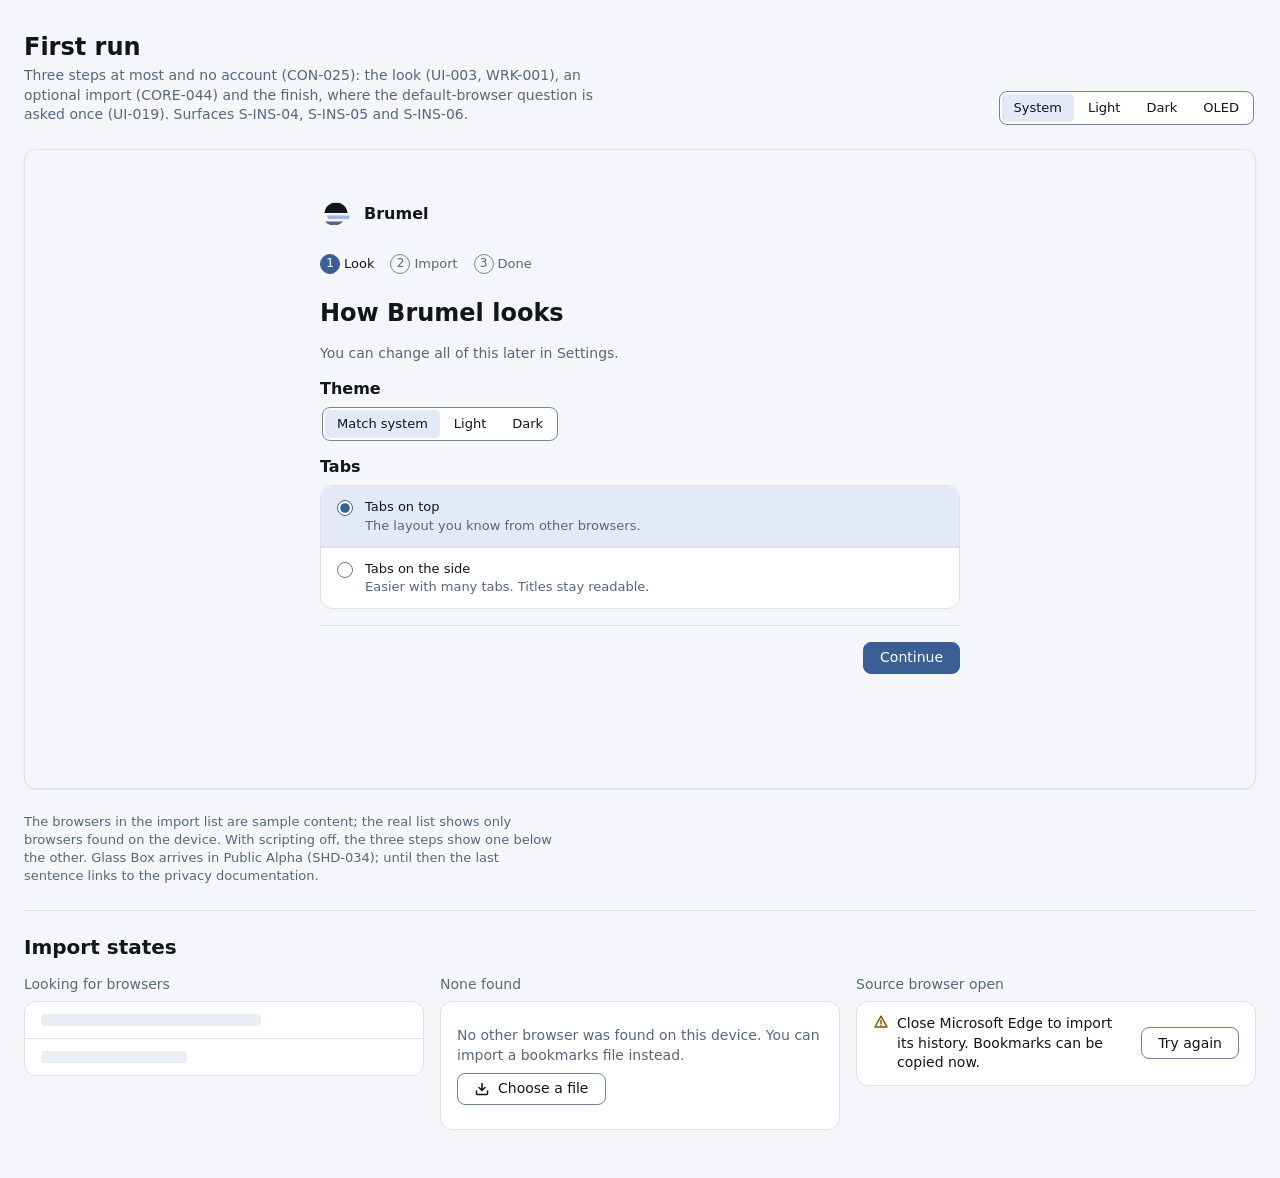
==== docs/design/mockups/first-run.html @ 1dc38603 "docs(design): add the interface design doc and first-screen mockups Add INTERFACE.md: how each scree" ====
<!doctype html>
<!-- SPDX-License-Identifier: MPL-2.0 -->
<html lang="en">
<head>
  <meta charset="utf-8">
  <meta name="viewport" content="width=device-width, initial-scale=1">
  <title>First run mockup | Brumel design</title>
  <meta name="description" content="Brumel first run in three steps: choose the look, import from another browser, and finish without an account.">
  <link rel="stylesheet" href="mockups.css">
  <script src="mockups.js" defer></script>
</head>
<body>
<!--ICONS-->
<svg xmlns="http://www.w3.org/2000/svg" width="0" height="0" style="position:absolute" aria-hidden="true" focusable="false">
  <symbol id="i-back" viewBox="0 0 16 16"><path d="M10 3 5 8l5 5"/></symbol>
  <symbol id="i-forward" viewBox="0 0 16 16"><path d="m6 3 5 5-5 5"/></symbol>
  <symbol id="i-reload" viewBox="0 0 16 16"><path d="M13 8a5 5 0 1 1-1.46-3.54"/><path d="M13 2.5v3h-3"/></symbol>
  <symbol id="i-tune" viewBox="0 0 16 16"><path d="M2.5 5h6M11.5 5h2M2.5 11h2M7.5 11h6"/><circle cx="10" cy="5" r="1.5"/><circle cx="6" cy="11" r="1.5"/></symbol>
  <symbol id="i-lock" viewBox="0 0 16 16"><rect x="3.5" y="7" width="9" height="6.5" rx="1.5"/><path d="M5.5 7V5a2.5 2.5 0 0 1 5 0v2"/></symbol>
  <symbol id="i-shield" viewBox="0 0 16 16"><path d="M8 1.8 13 3.6v4c0 3.2-2.1 5.4-5 6.6-2.9-1.2-5-3.4-5-6.6v-4z"/></symbol>
  <symbol id="i-extensions" viewBox="0 0 16 16"><path d="M3 5h3V3.5a1.5 1.5 0 0 1 3 0V5h3v3h-1.5a1.5 1.5 0 0 0 0 3H12v2.5H3z"/></symbol>
  <symbol id="i-download" viewBox="0 0 16 16"><path d="M8 2.5V10M4.5 7 8 10.5 11.5 7M3 13.5h10"/></symbol>
  <symbol id="i-more" viewBox="0 0 16 16"><circle cx="8" cy="3.5" r="0.6"/><circle cx="8" cy="8" r="0.6"/><circle cx="8" cy="12.5" r="0.6"/></symbol>
  <symbol id="i-close" viewBox="0 0 16 16"><path d="m4.5 4.5 7 7M11.5 4.5l-7 7"/></symbol>
  <symbol id="i-plus" viewBox="0 0 16 16"><path d="M8 3v10M3 8h10"/></symbol>
  <symbol id="i-search" viewBox="0 0 16 16"><circle cx="7" cy="7" r="4.5"/><path d="m10.5 10.5 3 3"/></symbol>
  <symbol id="i-gauge" viewBox="0 0 16 16"><path d="M2.5 11.5a5.5 5.5 0 1 1 11 0"/><path d="m8 11.5 2.5-3"/></symbol>
  <symbol id="i-check" viewBox="0 0 16 16"><path d="m3.5 8.5 3 3 6-7"/></symbol>
  <symbol id="i-alert" viewBox="0 0 16 16"><path d="M8 2.2 14 13H2z"/><path d="M8 6.5v3M8 11.3v.2"/></symbol>
  <symbol id="i-info" viewBox="0 0 16 16"><circle cx="8" cy="8" r="6"/><path d="M8 7.5v4M8 4.8v.2"/></symbol>
  <symbol id="i-sidebar" viewBox="0 0 16 16"><rect x="2.5" y="3" width="11" height="10" rx="1.5"/><path d="M6.5 3v10"/></symbol>
  <symbol id="i-sun" viewBox="0 0 16 16"><circle cx="8" cy="8" r="2.75"/><path d="M8 1.5v1.5M8 13v1.5M1.5 8H3M13 8h1.5M3.4 3.4l1 1M11.6 11.6l1 1M3.4 12.6l1-1M11.6 4.4l1-1"/></symbol>
  <symbol id="i-cube" viewBox="0 0 16 16"><path d="M8 2 13.5 5v6L8 14 2.5 11V5z"/><path d="M2.5 5 8 8l5.5-3M8 8v6"/></symbol>
  <symbol id="i-muted" viewBox="0 0 16 16"><path d="M2.5 6h2l3-2.5v9l-3-2.5h-2z"/><path d="m10.5 6 3 4M13.5 6l-3 4"/></symbol>
  <symbol id="i-import" viewBox="0 0 16 16"><path d="M8 2.5v7M5 6.5l3 3 3-3"/><path d="M2.5 10v2.5a1 1 0 0 0 1 1h9a1 1 0 0 0 1-1V10"/></symbol>
  <symbol id="i-person" viewBox="0 0 16 16"><circle cx="8" cy="5.5" r="2.5"/><path d="M3 13.5c.8-2.2 2.7-3.5 5-3.5s4.2 1.3 5 3.5"/></symbol>
  <symbol id="i-clock" viewBox="0 0 16 16"><circle cx="8" cy="8" r="5.5"/><path d="M8 5v3l2 1.5"/></symbol>
  <symbol id="i-pin" viewBox="0 0 16 16"><path d="M6 2.5h4l-.5 4 2 2H4.5l2-2z"/><path d="M8 8.5v5"/></symbol>
</svg>
<!--/ICONS-->
<main class="mock">
  <header class="mock-head">
    <div>
      <h1>First run</h1>
      <p>Three steps at most and no account (CON-025): the look (UI-003, WRK-001), an optional import (CORE-044) and the finish, where the default-browser question is asked once (UI-019). Surfaces S-INS-04, S-INS-05 and S-INS-06.</p>
    </div>
    <fieldset class="segmented" aria-label="Mockup theme">
      <label><input type="radio" name="mock-theme" value="system" checked>System</label>
      <label><input type="radio" name="mock-theme" value="light">Light</label>
      <label><input type="radio" name="mock-theme" value="dark">Dark</label>
      <label><input type="radio" name="mock-theme" value="oled">OLED</label>
    </fieldset>
  </header>

  <div class="window window--page" role="group" aria-label="First run mockup">
    <div class="viewport firstrun">
      <div class="firstrun__card">
        <p class="firstrun__brand"><img class="logo-light" src="../../../assets/branding/logo/mark.svg" alt="" width="32" height="32"><img class="logo-dark" src="../../../assets/branding/logo/mark-dark.svg" alt="" width="32" height="32">Brumel</p>
        <ol class="steps" aria-label="Setup steps">
          <li data-step-marker aria-current="step"><b>1</b>Look</li>
          <li data-step-marker><b>2</b>Import</li>
          <li data-step-marker><b>3</b>Done</li>
        </ol>

        <section class="step" data-step data-active aria-labelledby="s1">
          <h2 id="s1">How Brumel looks</h2>
          <p>You can change all of this later in Settings.</p>
          <div class="group">
            <h3 id="theme-l">Theme</h3>
            <fieldset class="segmented" aria-labelledby="theme-l">
              <label><input type="radio" name="fr-theme" value="system" checked>Match system</label>
              <label><input type="radio" name="fr-theme" value="light">Light</label>
              <label><input type="radio" name="fr-theme" value="dark">Dark</label>
            </fieldset>
          </div>
          <div class="group">
            <h3 id="layout-l">Tabs</h3>
          <fieldset class="panel panel--fieldset" aria-labelledby="layout-l">
            <label class="choice"><input type="radio" name="layout" value="horizontal" checked><span><strong>Tabs on top</strong><span>The layout you know from other browsers.</span></span></label>
            <label class="choice"><input type="radio" name="layout" value="vertical"><span><strong>Tabs on the side</strong><span>Easier with many tabs. Titles stay readable.</span></span></label>
          </fieldset>
          </div>
          <div class="step__actions">
            <span></span>
            <button class="btn btn--primary" type="button" data-goto="1">Continue</button>
          </div>
        </section>

        <section class="step" data-step aria-labelledby="s2">
          <h2 id="s2">Bring your things</h2>
          <p>Brumel copies what you choose from another browser on this device. Nothing is uploaded.</p>
          <div class="field">
            <label for="source">Import from</label>
            <select class="select" id="source"><option>Microsoft Edge</option><option>Google Chrome</option><option>Mozilla Firefox</option></select>
          </div>
          <fieldset class="panel panel--fieldset" aria-label="What to import">
            <label class="choice"><input type="checkbox" checked><span><strong>Bookmarks</strong></span></label>
            <label class="choice"><input type="checkbox" checked><span><strong>History</strong></span></label>
            <label class="choice"><input type="checkbox"><span><strong>Saved passwords</strong><span>Your system may ask you to confirm.</span></span></label>
          </fieldset>
          <div class="step__actions">
            <button class="btn btn--quiet" type="button" data-goto="2">Skip</button>
            <button class="btn btn--primary" type="button" data-goto="2">Import</button>
          </div>
        </section>

        <section class="step" data-step aria-labelledby="s3">
          <h2 id="s3">Ready</h2>
          <p>Brumel works without an account. Nothing leaves this device unless you turn on a feature that needs it, and every connection Brumel makes is listed in Glass Box.</p>
          <div class="panel">
            <div class="row">
              <div class="row__text"><strong>Use Brumel as your default browser?</strong><span>Asked once. You can change it in Settings.</span></div>
              <button class="btn" type="button">Make default</button>
            </div>
          </div>
          <div class="step__actions">
            <button class="btn btn--quiet" type="button" data-goto="1">Back</button>
            <button class="btn btn--primary" type="button">Start browsing</button>
          </div>
        </section>
      </div>
    </div>
  </div>

  <p class="mock-note">The browsers in the import list are sample content; the real list shows only browsers found on the device. With scripting off, the three steps show one below the other. Glass Box arrives in Public Alpha (SHD-034); until then the last sentence links to the privacy documentation.</p>

  <section class="mock-section" aria-labelledby="states-import">
    <h2 id="states-import">Import states</h2>
    <div class="mock-grid">
      <div class="mock-state"><h3>Looking for browsers</h3><div class="panel" aria-busy="true" aria-label="Looking for browsers"><div class="row"><span class="skeleton skeleton--w60"></span></div><div class="row"><span class="skeleton skeleton--w40"></span></div></div></div>
      <div class="mock-state"><h3>None found</h3><div class="panel empty"><p>No other browser was found on this device. You can import a bookmarks file instead.</p><button class="btn" type="button"><svg class="icon" aria-hidden="true"><use href="#i-import"/></svg>Choose a file</button></div></div>
      <div class="mock-state"><h3>Source browser open</h3><div class="panel"><div class="row"><div class="status status--warning"><svg class="icon" aria-hidden="true"><use href="#i-alert"/></svg><p><strong>Close Microsoft Edge to import its history.</strong> Bookmarks can be copied now.</p></div><button class="btn" type="button">Try again</button></div></div></div>
    </div>
  </section>
</main>
</body>
</html>
---- docs/design/mockups/mockups.css ----
/* Hallmark · shape: app screen · genre: modern-minimal · theme: brand (docs/design/DESIGN_SYSTEM.md) · redesign: restyle
 * paper: oklch(97.3% 0.006 265) · accent: oklch(48.4% 0.097 258) light, oklch(78.0% 0.076 259) dark · display: system UI · body: system UI
 * nav: browser tab strip and toolbar; settings side nav · signature: tabs that show their real state (suspended, pinned, muted) · states: default, hover, focus, active, disabled, loading, empty, error
 * axes: light/grotesk-sans/cool · posture: restrained · contrast: pass · v2.0.0 */
/* Hallmark · pre-emit critique: P4 H4 E4 S4 R5 V3 · weakest: V, a browser shell must look like a browser (UI-018); variety goes into honest state, not layout */
/* Hallmark · waive 24b · .tabstrip trailing 138px · reserves the Windows caption-button area of the tab strip, an OS metric rather than a spacing choice */
/* Hallmark · waive 39b · button.shortcut is a 90px New Tab tile · the whole shortcut tile, monogram and name, is the hit target as on every browser New Tab page */
/* Hallmark · finish-review: subagent · fix · 8 findings · 8 resolved after one scoring round (5 resolved, 3 partial, then fixed and checked in recaptures) · gap: none */
/* Hallmark · dismissed F5 · .shortcut__icon is the monogram Chromium draws for a site without a favicon, standing in for the site's own icon */
/* SPDX-License-Identifier: MPL-2.0 */

@import url("../tokens/tokens.css");

/* Base */
*, *::before, *::after { box-sizing: border-box; }
html, body { overflow-x: clip; }
body {
  margin: 0;
  background: var(--brumel-color-surface);
  color: var(--brumel-color-ink);
  font-family: var(--brumel-font-ui);
  font-size: var(--brumel-text-md);
  line-height: var(--brumel-leading-ui);
  -webkit-font-smoothing: antialiased;
}
h1, h2, h3, h4 { margin: 0; font-weight: var(--brumel-weight-strong); line-height: 1.25; overflow-wrap: break-word; min-width: 0; text-wrap: balance; }
p { margin: 0; text-wrap: pretty; }
ul, ol { margin: 0; padding: 0; list-style: none; }
a { color: var(--brumel-color-accent); text-underline-offset: 0.16em; text-decoration-thickness: 1px; }
button, input, select { font: inherit; color: inherit; }
svg { display: block; flex-shrink: 0; }
:focus-visible { outline: 2px solid var(--brumel-color-focus); outline-offset: 2px; }
::selection { background: var(--brumel-color-selected); color: var(--brumel-color-ink); }
[hidden] { display: none !important; }
strong, b { font-weight: var(--brumel-weight-strong); }
.visually-hidden { position: absolute; width: 1px; height: 1px; overflow: hidden; clip-path: inset(50%); white-space: nowrap; }
.num { font-variant-numeric: tabular-nums; }
.muted { color: var(--brumel-color-ink-muted); }
.icon { width: 16px; height: 16px; fill: none; stroke: currentColor; stroke-width: 1.5; stroke-linecap: round; stroke-linejoin: round; }
.icon--20 { width: 20px; height: 20px; }

/* Mockup frame: the page that presents a mockup, not part of the browser */
.mock { width: 100%; max-width: 1440px; margin-inline: auto; padding: var(--brumel-space-7) var(--brumel-space-6) var(--brumel-space-8); display: grid; gap: var(--brumel-space-6); }
.mock-head { display: flex; flex-wrap: wrap; align-items: end; justify-content: space-between; gap: var(--brumel-space-5); }
.mock-head h1 { font-size: var(--brumel-text-2xl); }
.mock-head p { max-width: 65ch; color: var(--brumel-color-ink-muted); margin-block-start: var(--brumel-space-2); }
.mock-note { font-size: var(--brumel-text-sm); color: var(--brumel-color-ink-muted); max-width: 65ch; }
.mock-section { display: grid; gap: var(--brumel-space-5); padding-block-start: var(--brumel-space-6); border-block-start: 1px solid var(--brumel-color-divider); }
.mock-section > h2 { font-size: var(--brumel-text-xl); }
.mock-grid { display: grid; grid-template-columns: repeat(auto-fit, minmax(min(100%, 300px), 1fr)); gap: var(--brumel-space-5); align-items: start; }
.mock-state { display: grid; gap: var(--brumel-space-3); align-content: start; }
.mock-state > h3 { font-size: var(--brumel-text-md); font-weight: var(--brumel-weight-medium); color: var(--brumel-color-ink-muted); }

/* Segmented control (mockup theme switch and in-product choices) */
.segmented { display: inline-flex; padding: var(--brumel-space-1); gap: var(--brumel-space-1); border: 1px solid var(--brumel-color-control-border); border-radius: var(--brumel-radius-md); background: var(--brumel-color-raised); }
.segmented label { position: relative; display: inline-flex; align-items: center; min-height: 28px; padding-inline: var(--brumel-space-4); border-radius: var(--brumel-radius-sm); cursor: pointer; white-space: nowrap; font-size: var(--brumel-text-sm); transition: background-color var(--brumel-motion-quick) var(--brumel-motion-ease); }
.segmented input { position: absolute; opacity: 0; width: 1px; height: 1px; }
.segmented label:hover { background: var(--brumel-color-hover); }
.segmented label:has(input:checked) { background: var(--brumel-color-selected); color: var(--brumel-color-ink); font-weight: var(--brumel-weight-medium); }
.segmented label:has(input:focus-visible) { outline: 2px solid var(--brumel-color-focus); outline-offset: 1px; }
.segmented label:has(input:disabled) { opacity: 0.55; cursor: not-allowed; }

/* Browser window */
.window { display: grid; grid-template-rows: auto auto minmax(0, 1fr); min-height: 640px; border: 1px solid var(--brumel-color-divider); border-radius: var(--brumel-radius-lg); overflow: clip; background: var(--brumel-color-frame); box-shadow: var(--brumel-shadow-raised); }
.window--vertical { grid-template-columns: 248px minmax(0, 1fr); grid-template-rows: auto minmax(0, 1fr); }
.window--vertical .toolbar { grid-column: 1 / -1; }

/* Tab strip. The trailing inline padding reserves the area the OS caption buttons occupy on Windows. */
.tabstrip { display: flex; align-items: end; gap: var(--brumel-space-1); min-width: 0; padding: var(--brumel-space-3) 138px 0 var(--brumel-space-3); }
.tabstrip [role="tablist"] { display: flex; align-items: end; gap: var(--brumel-space-1); min-width: 0; flex: 1 1 auto; }
.tab { position: relative; display: flex; align-items: center; gap: var(--brumel-space-3); flex: 0 1 220px; min-width: 0; height: 34px; padding-inline: var(--brumel-space-4) var(--brumel-space-2); border: 0; border-radius: var(--brumel-radius-md) var(--brumel-radius-md) 0 0; background: transparent; color: var(--brumel-color-ink-muted); font-size: var(--brumel-text-sm); text-align: start; cursor: default; transition: background-color var(--brumel-motion-quick) var(--brumel-motion-ease); }
.tab:hover { background: var(--brumel-color-hover); color: var(--brumel-color-ink); }
.tab:active { background: var(--brumel-color-selected); }
.tab:focus-visible { outline-offset: -2px; }
.tab[aria-selected="true"] { background: var(--brumel-color-toolbar); color: var(--brumel-color-ink); }
.tab__title { flex: 1 1 auto; min-width: 0; overflow: hidden; white-space: nowrap; text-overflow: ellipsis; }
.tab__fav { display: grid; place-items: center; width: 16px; height: 16px; border-radius: var(--brumel-radius-sm); background: var(--brumel-color-selected); color: var(--brumel-color-accent); font-size: var(--brumel-text-xs); font-weight: var(--brumel-weight-strong); line-height: 1; flex-shrink: 0; }
.tab--pinned { flex: 0 0 40px; justify-content: center; padding-inline: 0; }
/* Suspended: the favicon sits inside a dashed ring and the state is named in text for assistive tech and on hover. */
.tab--suspended .tab__fav { background: transparent; outline: 1px dashed var(--brumel-color-ink-muted); outline-offset: 1px; color: var(--brumel-color-ink-muted); }
.tab--suspended .tab__title { color: var(--brumel-color-ink-muted); }
.tab__state { font-size: var(--brumel-text-xs); color: var(--brumel-color-ink-muted); white-space: nowrap; }
.tab-group { display: inline-flex; align-items: center; align-self: center; height: 24px; padding-inline: var(--brumel-space-3); border-radius: var(--brumel-radius-full); background: var(--brumel-color-selected); color: var(--brumel-color-ink); font-size: var(--brumel-text-xs); font-weight: var(--brumel-weight-medium); white-space: nowrap; flex-shrink: 0; }
.tab--grouped { box-shadow: inset 0 -2px 0 var(--brumel-color-accent); }

/* Icon buttons: 28px visual, 44px hit target */
.icon-btn { position: relative; display: inline-grid; place-items: center; width: 32px; height: 32px; padding: 0; border: 0; border-radius: var(--brumel-radius-md); background: transparent; color: var(--brumel-color-ink-muted); cursor: pointer; flex-shrink: 0; transition: background-color var(--brumel-motion-quick) var(--brumel-motion-ease); }
.icon-btn::before { content: ""; position: absolute; inset: -6px; }
.icon-btn:hover { background: var(--brumel-color-hover); color: var(--brumel-color-ink); }
.icon-btn:active { background: var(--brumel-color-selected); }
.icon-btn:disabled { opacity: 0.55; cursor: not-allowed; background: transparent; }
.icon-btn[aria-pressed="true"], .icon-btn[aria-expanded="true"] { background: var(--brumel-color-selected); color: var(--brumel-color-ink); }
.icon-btn--sm { width: 20px; height: 20px; border-radius: var(--brumel-radius-sm); }
.icon-btn--sm::before { inset: -12px; }

/* Toolbar and omnibox */
.toolbar { display: flex; align-items: center; gap: var(--brumel-space-2); min-width: 0; padding: var(--brumel-space-2) var(--brumel-space-3); background: var(--brumel-color-toolbar); border-block-end: 1px solid var(--brumel-color-divider); }
.omnibox { min-width: 120px; display: flex; align-items: center; gap: var(--brumel-space-3); flex: 1 1 auto; min-width: 0; height: 32px; margin-inline: var(--brumel-space-2); padding-inline: var(--brumel-space-2) var(--brumel-space-4); border: 1px solid var(--brumel-color-control-border); border-radius: var(--brumel-radius-md); background: var(--brumel-color-frame); color: var(--brumel-color-ink); }
.omnibox:hover { background: var(--brumel-color-hover); }
.omnibox:focus-within { background: var(--brumel-color-toolbar); outline: 2px solid var(--brumel-color-focus); outline-offset: -2px; }
.omnibox input { flex: 1 1 auto; min-width: 0; text-overflow: ellipsis; height: 100%; border: 0; background: transparent; font-size: var(--brumel-text-md); outline: none; }
.omnibox input::placeholder { color: var(--brumel-color-ink-muted); }
.omnibox__chip { display: inline-flex; align-items: center; gap: var(--brumel-space-2); height: 24px; padding-inline: var(--brumel-space-2); border: 0; border-radius: var(--brumel-radius-sm); background: transparent; color: var(--brumel-color-ink-muted); cursor: pointer; }
.omnibox__chip:hover { background: var(--brumel-color-toolbar); color: var(--brumel-color-ink); }
.omnibox__url { min-width: 0; overflow: hidden; white-space: nowrap; text-overflow: ellipsis; }
.omnibox__url b { font-weight: var(--brumel-weight-regular); color: var(--brumel-color-ink); }
.omnibox__url span { color: var(--brumel-color-ink-muted); }
.toolbar__sep { width: 1px; height: 20px; background: var(--brumel-color-divider); margin-inline: var(--brumel-space-2); flex-shrink: 0; }
.cw-btn { display: inline-flex; align-items: center; gap: var(--brumel-space-2); height: 32px; padding-inline: var(--brumel-space-3); border: 0; border-radius: var(--brumel-radius-md); background: transparent; color: var(--brumel-color-ink-muted); font-size: var(--brumel-text-sm); cursor: pointer; flex-shrink: 0; transition: background-color var(--brumel-motion-quick) var(--brumel-motion-ease); }
.cw-btn:hover { background: var(--brumel-color-hover); color: var(--brumel-color-ink); }
.cw-btn:active { background: var(--brumel-color-selected); }
.cw-btn[aria-expanded="true"] { background: var(--brumel-color-selected); color: var(--brumel-color-ink); }
.avatar { display: grid; place-items: center; width: 24px; height: 24px; border-radius: var(--brumel-radius-full); background: var(--brumel-color-selected); color: var(--brumel-color-accent); font-size: var(--brumel-text-xs); font-weight: var(--brumel-weight-strong); }

/* Content area */
.viewport { position: relative; min-width: 0; min-height: 0; background: var(--brumel-color-surface); }
.viewport--web { background: var(--brumel-color-raised); }

/* Vertical tabs */
.vtabs { display: flex; flex-direction: column; gap: var(--brumel-space-2); min-width: 0; padding: var(--brumel-space-3); background: var(--brumel-color-frame); border-inline-end: 1px solid var(--brumel-color-divider); }
.vtabs__pinned { display: flex; gap: var(--brumel-space-2); padding-block-end: var(--brumel-space-3); border-block-end: 1px solid var(--brumel-color-divider); }
.vtabs__pinned .tab { flex: 0 0 40px; height: 32px; border-radius: var(--brumel-radius-md); justify-content: center; padding: 0; }
.vtabs [role="tablist"] { display: flex; flex-direction: column; gap: var(--brumel-space-1); }
.vtabs .tab { flex: 0 0 auto; width: 100%; height: 32px; border-radius: var(--brumel-radius-md); }
.vtabs .tab[aria-selected="true"] { background: var(--brumel-color-toolbar); box-shadow: 0 0 0 1px var(--brumel-color-divider); }
.vtabs__group { display: flex; align-items: center; gap: var(--brumel-space-2); margin-block-start: var(--brumel-space-3); padding-inline: var(--brumel-space-3); font-size: var(--brumel-text-xs); font-weight: var(--brumel-weight-medium); color: var(--brumel-color-ink-muted); }
.vtabs__new { display: flex; align-items: center; gap: var(--brumel-space-3); height: 32px; padding-inline: var(--brumel-space-4); border: 0; border-radius: var(--brumel-radius-md); background: transparent; color: var(--brumel-color-ink-muted); font-size: var(--brumel-text-sm); cursor: pointer; }
.vtabs__new:hover { background: var(--brumel-color-hover); color: var(--brumel-color-ink); }
.vtabs__new:active { background: var(--brumel-color-selected); }
.vtabs__foot { margin-block-start: auto; display: flex; justify-content: space-between; }

/* Bubble (Views popover drawn below a toolbar anchor) */
.bubble { width: 340px; max-width: 100%; display: grid; gap: var(--brumel-space-4); padding: var(--brumel-space-5); border: 1px solid var(--brumel-color-divider); border-radius: var(--brumel-radius-lg); background: var(--brumel-color-raised); box-shadow: var(--brumel-shadow-raised); }
.bubble--anchored { position: absolute; inset-block-start: var(--brumel-space-3); inset-inline-end: var(--brumel-space-5); z-index: 100; }
.bubble__head { display: flex; align-items: start; justify-content: space-between; gap: var(--brumel-space-4); }
.bubble__head h2 { font-size: var(--brumel-text-lg); }
.bubble__head p { font-size: var(--brumel-text-sm); color: var(--brumel-color-ink-muted); margin-block-start: var(--brumel-space-1); }
.bubble__foot { display: flex; flex-wrap: wrap; gap: var(--brumel-space-3); justify-content: space-between; padding-block-start: var(--brumel-space-4); border-block-start: 1px solid var(--brumel-color-divider); font-size: var(--brumel-text-sm); }

/* Definition rows (counts, facts) */
.facts { display: grid; }
.facts > div { display: flex; justify-content: space-between; gap: var(--brumel-space-4); padding-block: var(--brumel-space-3); border-block-end: 1px solid var(--brumel-color-divider); }
.facts > div:last-child { border-block-end: 0; }
.facts dt { color: var(--brumel-color-ink); }
.facts dd { margin: 0; font-variant-numeric: tabular-nums; color: var(--brumel-color-ink-muted); }

/* Switch */
.switch { position: relative; display: inline-flex; align-items: center; flex-shrink: 0; }
.switch input { position: absolute; inset: -6px; opacity: 0; margin: 0; cursor: pointer; }
.switch__track { display: block; width: 36px; height: 20px; border: 1px solid var(--brumel-color-control-border); border-radius: var(--brumel-radius-full); background: var(--brumel-color-raised); transition: background-color var(--brumel-motion-quick) var(--brumel-motion-ease); }
.switch__track::after { content: ""; display: block; width: 14px; height: 14px; margin: 2px; border-radius: var(--brumel-radius-full); background: var(--brumel-color-ink-muted); transition: transform var(--brumel-motion-quick) var(--brumel-motion-ease); }
.switch input:checked + .switch__track { background: var(--brumel-color-accent-fill); border-color: var(--brumel-color-accent-fill); }
.switch input:checked + .switch__track::after { transform: translateX(16px); background: var(--brumel-color-on-accent); }
.switch input:hover + .switch__track { border-color: var(--brumel-color-ink); }
.switch input:active + .switch__track::after { transform: scale(0.9); }
.switch input:checked:active + .switch__track::after { transform: translateX(16px) scale(0.9); }
.switch input:focus-visible + .switch__track { outline: 2px solid var(--brumel-color-focus); outline-offset: 2px; }
.switch input:disabled { cursor: not-allowed; }
.switch input:disabled + .switch__track { opacity: 0.55; background: var(--brumel-color-hover); cursor: not-allowed; }

/* Buttons: one filled primary per surface */
.btn { display: inline-flex; align-items: center; justify-content: center; gap: var(--brumel-space-3); min-height: 32px; padding-inline: var(--brumel-space-5); border: 1px solid var(--brumel-color-control-border); border-radius: var(--brumel-radius-md); background: var(--brumel-color-raised); color: var(--brumel-color-ink); font-size: var(--brumel-text-md); font-weight: var(--brumel-weight-medium); white-space: nowrap; text-decoration: none; cursor: pointer; position: relative; transition: background-color var(--brumel-motion-quick) var(--brumel-motion-ease), transform var(--brumel-motion-quick) var(--brumel-motion-ease); }
.btn::before { content: ""; position: absolute; inset: -6px 0; }
.btn:hover { background: var(--brumel-color-hover); }
.btn:active { transform: translateY(1px); }
.btn:disabled, .btn[aria-disabled="true"] { opacity: 0.55; cursor: not-allowed; transform: none; }
.btn[aria-busy="true"] { cursor: progress; }
.btn--primary { background: var(--brumel-color-accent-fill); border-color: var(--brumel-color-accent-fill); color: var(--brumel-color-on-accent); }
.btn--primary:hover { background: var(--brumel-color-accent-fill-hover); border-color: var(--brumel-color-accent-fill-hover); }
.btn--quiet { border-color: transparent; background: transparent; color: var(--brumel-color-accent); }
.btn--quiet:hover { background: var(--brumel-color-hover); }
.btn--danger { color: var(--brumel-color-danger); }

/* Inputs */
.field { display: grid; gap: var(--brumel-space-2); }
.field label { font-size: var(--brumel-text-sm); color: var(--brumel-color-ink-muted); }
.input, .select { min-height: 32px; padding-inline: var(--brumel-space-4); border: 1px solid var(--brumel-color-control-border); border-radius: var(--brumel-radius-md); background: var(--brumel-color-raised); outline: 2px solid transparent; outline-offset: -2px; }
.input:hover, .select:hover { background: var(--brumel-color-hover); }
.input:focus-visible, .select:focus-visible { outline-color: var(--brumel-color-focus); }
.input:disabled, .select:disabled { opacity: 0.55; cursor: not-allowed; }
.input[aria-invalid="true"] { border-color: var(--brumel-color-danger); }

/* Status messages: always a word and an icon, never colour alone */
.status { display: flex; align-items: start; gap: var(--brumel-space-3); font-size: var(--brumel-text-md); }
.status--danger { color: var(--brumel-color-danger); }
.status--warning { color: var(--brumel-color-warning); }
.status--success { color: var(--brumel-color-success); }
.status p { color: var(--brumel-color-ink); }
.status strong { font-weight: var(--brumel-weight-medium); }

/* Skeleton for loading regions */
.skeleton { display: block; height: 12px; border-radius: var(--brumel-radius-sm); background: var(--brumel-color-hover); }
.skeleton--w60 { width: 60%; }
.skeleton--w40 { width: 40%; }
.skeleton--w80 { width: 80%; }

/* WebUI page shell (settings and internal pages) */
.webui { display: grid; grid-template-columns: 240px minmax(0, 1fr); min-height: 100%; }
.webui__nav { display: grid; align-content: start; gap: var(--brumel-space-1); padding: var(--brumel-space-5) var(--brumel-space-3); border-inline-end: 1px solid var(--brumel-color-divider); }
.webui__brand { display: flex; align-items: center; gap: var(--brumel-space-3); padding: 0 var(--brumel-space-4) var(--brumel-space-5); font-size: var(--brumel-text-lg); font-weight: var(--brumel-weight-strong); }
.webui__brand img { width: 24px; height: 24px; }
.navlink { display: flex; align-items: center; gap: var(--brumel-space-4); min-height: 32px; padding-inline: var(--brumel-space-4); border-radius: var(--brumel-radius-md); color: var(--brumel-color-ink); text-decoration: none; font-size: var(--brumel-text-md); transition: background-color var(--brumel-motion-quick) var(--brumel-motion-ease); }
.navlink:hover { background: var(--brumel-color-hover); }
.navlink:active { background: var(--brumel-color-selected); }
.navlink[aria-current="page"] { background: var(--brumel-color-selected); color: var(--brumel-color-accent); font-weight: var(--brumel-weight-medium); }
.navlink .icon { color: var(--brumel-color-ink-muted); }
.navlink[aria-current="page"] .icon { color: var(--brumel-color-accent); }
.webui__main { display: grid; align-content: start; gap: var(--brumel-space-6); width: 100%; max-width: 760px; padding: var(--brumel-space-6) var(--brumel-space-6) var(--brumel-space-8); }
.webui__search { width: 100%; max-width: 480px; }
.page-title { font-size: var(--brumel-text-2xl); }
.page-lede { color: var(--brumel-color-ink-muted); max-width: 65ch; margin-block-start: var(--brumel-space-2); }

/* Settings group: one raised panel, rows split by hairlines */
.group { display: grid; gap: var(--brumel-space-3); }
.group > h2:not(.page-title) { font-size: var(--brumel-text-lg); }
.group > .group { margin-block-start: var(--brumel-space-5); }
.group > h3 { font-size: var(--brumel-text-lg); }
.group > p { color: var(--brumel-color-ink-muted); max-width: 65ch; }
.panel { border: 1px solid var(--brumel-color-divider); border-radius: var(--brumel-radius-lg); background: var(--brumel-color-raised); }
.row { display: flex; align-items: center; justify-content: space-between; gap: var(--brumel-space-5); padding: var(--brumel-space-4) var(--brumel-space-5); border-block-end: 1px solid var(--brumel-color-divider); }
.row:last-child { border-block-end: 0; }
.row__text { min-width: 0; }
.row__text strong { display: block; font-weight: var(--brumel-weight-medium); }
.row__text span { display: block; font-size: var(--brumel-text-sm); color: var(--brumel-color-ink-muted); max-width: 60ch; }
.choice { display: flex; align-items: start; gap: var(--brumel-space-4); padding: var(--brumel-space-4) var(--brumel-space-5); border-block-end: 1px solid var(--brumel-color-divider); cursor: pointer; transition: background-color var(--brumel-motion-quick) var(--brumel-motion-ease); }
.choice:last-child { border-block-end: 0; }
.choice:hover { background: var(--brumel-color-hover); }
.choice:has(input:checked) { background: var(--brumel-color-selected); }
.choice:first-child { border-start-start-radius: var(--brumel-radius-lg); border-start-end-radius: var(--brumel-radius-lg); }
.choice:last-child { border-end-start-radius: var(--brumel-radius-lg); border-end-end-radius: var(--brumel-radius-lg); }
.choice input { margin: 0; margin-block-start: var(--brumel-space-1); width: 16px; height: 16px; accent-color: var(--brumel-color-accent-fill); flex-shrink: 0; }
.choice input:disabled { cursor: not-allowed; }
.choice:has(input:disabled) { opacity: 0.55; cursor: not-allowed; }
.choice strong { display: block; font-weight: var(--brumel-weight-medium); }
.choice span { display: block; font-size: var(--brumel-text-sm); color: var(--brumel-color-ink-muted); max-width: 60ch; }

/* Tables */
.table { width: 100%; border-collapse: collapse; font-size: var(--brumel-text-md); }
.table th { text-align: start; font-weight: var(--brumel-weight-medium); font-size: var(--brumel-text-sm); color: var(--brumel-color-ink-muted); white-space: nowrap; padding: var(--brumel-space-3) var(--brumel-space-5); border-block-end: 1px solid var(--brumel-color-divider); }
.table td { padding: var(--brumel-space-3) var(--brumel-space-5); border-block-end: 1px solid var(--brumel-color-divider); vertical-align: middle; }
.table td a { white-space: nowrap; }
.table th:first-child, .table td:first-child { position: sticky; inset-inline-start: 0; background: var(--brumel-color-raised); }
.table tr:last-child td { border-block-end: 0; }
.table-wrap { overflow-x: auto; }

/* Empty state */
.empty { display: grid; justify-items: start; gap: var(--brumel-space-3); padding: var(--brumel-space-6) var(--brumel-space-5); }
.empty p { color: var(--brumel-color-ink-muted); max-width: 55ch; }

/* New Tab page (UI-022) */
.ntp { display: grid; align-content: start; justify-items: center; gap: var(--brumel-space-7); min-height: 100%; padding: 15vh var(--brumel-space-6) var(--brumel-space-8); }
.ntp__search { display: flex; align-items: center; gap: var(--brumel-space-4); width: 100%; max-width: 560px; height: 44px; padding-inline: var(--brumel-space-5); border: 1px solid var(--brumel-color-control-border); border-radius: var(--brumel-radius-lg); background: var(--brumel-color-raised); color: var(--brumel-color-ink-muted); }
.ntp__search:hover { border-color: var(--brumel-color-ink-muted); }
.ntp__search:focus-within { outline: 2px solid var(--brumel-color-focus); outline-offset: 2px; }
.ntp__search input { flex: 1 1 auto; min-width: 0; height: 100%; border: 0; background: transparent; color: var(--brumel-color-ink); font-size: var(--brumel-text-lg); outline: none; }
.ntp__search input::placeholder { color: var(--brumel-color-ink-muted); }
.shortcuts { display: grid; grid-template-columns: repeat(5, minmax(0, 96px)); gap: var(--brumel-space-4); }
.shortcut { display: grid; justify-items: center; gap: var(--brumel-space-3); padding: var(--brumel-space-4) var(--brumel-space-2); border-radius: var(--brumel-radius-lg); color: var(--brumel-color-ink); text-decoration: none; font-size: var(--brumel-text-sm); transition: background-color var(--brumel-motion-quick) var(--brumel-motion-ease); }
.shortcut:hover { background: var(--brumel-color-hover); }
.shortcut:active { background: var(--brumel-color-selected); }
.shortcut__icon { display: grid; place-items: center; width: 40px; height: 40px; border-radius: var(--brumel-radius-full); background: var(--brumel-color-selected); color: var(--brumel-color-accent); font-size: var(--brumel-text-lg); font-weight: var(--brumel-weight-strong); }
.shortcut__name { max-width: 100%; overflow: hidden; white-space: nowrap; text-overflow: ellipsis; }
.shortcut--add .shortcut__icon { background: transparent; border: 1px dashed var(--brumel-color-control-border); color: var(--brumel-color-ink-muted); }
.ntp__corner { position: absolute; inset-block-end: var(--brumel-space-5); inset-inline-end: var(--brumel-space-5); }

/* Example web page inside the viewport: the real content of example.org, set in the browser's default style */
.webpage { max-width: 600px; margin: 15vh auto 0; padding: var(--brumel-space-6); font-family: var(--brumel-font-ui); }
.webpage h2 { font-size: var(--brumel-text-3xl); margin-block-end: var(--brumel-space-5); }
.webpage p { margin-block-end: var(--brumel-space-5); line-height: var(--brumel-leading-prose); }

/* First run */
.firstrun { display: grid; place-items: start center; min-height: 100%; padding: var(--brumel-space-8) var(--brumel-space-6); }
.firstrun__card { width: 100%; max-width: 640px; display: grid; gap: var(--brumel-space-6); }
.firstrun__brand { display: flex; align-items: center; gap: var(--brumel-space-4); font-size: var(--brumel-text-lg); font-weight: var(--brumel-weight-strong); }
.firstrun__brand img { width: 32px; height: 32px; }
.steps { display: flex; gap: var(--brumel-space-5); font-size: var(--brumel-text-sm); color: var(--brumel-color-ink-muted); }
.steps li { display: flex; align-items: center; gap: var(--brumel-space-2); }
.steps li[aria-current="step"] { color: var(--brumel-color-ink); font-weight: var(--brumel-weight-medium); }
.steps b { display: grid; place-items: center; width: 20px; height: 20px; border-radius: var(--brumel-radius-full); border: 1px solid var(--brumel-color-control-border); font-weight: var(--brumel-weight-medium); font-size: var(--brumel-text-xs); }
.steps li[aria-current="step"] b { background: var(--brumel-color-accent-fill); border-color: var(--brumel-color-accent-fill); color: var(--brumel-color-on-accent); }
.step { display: grid; gap: var(--brumel-space-5); }
.step h2 { font-size: var(--brumel-text-2xl); }
.step > p { color: var(--brumel-color-ink-muted); max-width: 60ch; }
.step__actions { display: flex; flex-wrap: wrap; justify-content: space-between; gap: var(--brumel-space-4); padding-block-start: var(--brumel-space-5); border-block-start: 1px solid var(--brumel-color-divider); }
.js .step:not([data-active]) { display: none; }

/* About page */
.about-id { display: flex; align-items: center; gap: var(--brumel-space-5); }
.about-id img { width: 48px; height: 48px; }
.about-id h2 { font-size: var(--brumel-text-xl); }
.mono { font-family: var(--brumel-font-mono); font-size: var(--brumel-text-sm); }

/* Badges that state a fact in words */
.badge { display: inline-flex; align-items: center; min-height: 20px; padding-inline: var(--brumel-space-3); border: 1px solid var(--brumel-color-control-border); border-radius: var(--brumel-radius-full); font-size: var(--brumel-text-xs); color: var(--brumel-color-ink); white-space: nowrap; }

/* Responsive: the mockup stacks on narrow screens; the browser shell keeps its own layout and scrolls inside its frame */
@media (max-width: 60rem) {
  .mock { padding-inline: var(--brumel-space-5); }
  .window, .window--vertical { min-height: 560px; }
  .window--vertical { grid-template-columns: minmax(0, 1fr); }
  .window--vertical .vtabs { display: none; }
  .tabstrip { padding-inline-end: var(--brumel-space-3); }
  .webui { grid-template-columns: minmax(0, 1fr); }
  .webui__nav { grid-auto-flow: column; grid-auto-columns: max-content; overflow-x: auto; border-inline-end: 0; border-block-end: 1px solid var(--brumel-color-divider); }
  .webui__brand { display: none; }
  .bubble--anchored { position: static; margin: var(--brumel-space-5) auto; }
  .shortcuts { grid-template-columns: repeat(3, minmax(0, 96px)); }
  .hide-narrow { display: none; }
}
@media (max-width: 40rem) {
  .mock { padding-inline: var(--brumel-space-5); }
  .toolbar .hide-phone { display: none; }
  .row { flex-wrap: wrap; }
  .ntp { padding-block-start: var(--brumel-space-7); }
}

@media (prefers-reduced-motion: reduce) {
  *, *::before, *::after { transition-duration: 0.01ms !important; animation-duration: 0.01ms !important; animation-iteration-count: 1 !important; }
}

@media (forced-colors: active) {
  .tab[aria-selected="true"], .navlink[aria-current="page"], .choice:has(input:checked) { outline: 2px solid Highlight; outline-offset: -2px; }
  .switch__track { border-color: ButtonText; }
  .switch input:checked + .switch__track { background: Highlight; }
  .skeleton { background: GrayText; }
}

/* Sample strips used on the state sheets */
figure.window { margin: 0; }
.tabstrip--sample { padding: var(--brumel-space-3) var(--brumel-space-3) 0; border-radius: var(--brumel-radius-md); background: var(--brumel-color-frame); }
.toolbar--sample { border: 1px solid var(--brumel-color-divider); border-radius: var(--brumel-radius-md); }
button.shortcut { border: 0; background: transparent; cursor: pointer; }
.panel--fieldset { margin: 0; padding: 0; min-inline-size: 0; }

/* Logo: the light-surface mark or the dark-surface mark, following the theme */
.logo-dark { display: none; }
@media (prefers-color-scheme: dark) {
  :root:not([data-theme="light"]) .logo-light { display: none; }
  :root:not([data-theme="light"]) .logo-dark { display: block; }
}
:root[data-theme="light"] .logo-light { display: block; }
:root[data-theme="dark"] .logo-light, :root[data-theme="oled"] .logo-light { display: none; }
:root[data-theme="dark"] .logo-dark, :root[data-theme="oled"] .logo-dark { display: block; }

/* Vertical tabs: pinned tabs sit in a row; grouped tabs are indented under their group name */
.vtabs .vtabs__pinned[role="tablist"] { flex-direction: row; }
.vtabs .tab--grouped { width: calc(100% - var(--brumel-space-4)); margin-inline-start: var(--brumel-space-4); box-shadow: inset 2px 0 0 var(--brumel-color-accent); border-start-start-radius: 0; border-end-start-radius: 0; }
.bubble__foot { align-items: center; }

/* A window that shows one internal page fills its frame */
.window--page { grid-template-rows: minmax(0, 1fr); }
.segmented { justify-self: start; }
.tab__fav { background: var(--brumel-color-raised); box-shadow: inset 0 0 0 1px var(--brumel-color-divider); }
.tab--suspended .tab__fav { box-shadow: none; }
.vtabs .vtabs__pinned .tab { flex: 0 0 40px; width: 40px; }

/* Review fixes: narrow windows keep every tab readable and scroll the strip */
.mock-grid--wide { grid-template-columns: repeat(auto-fit, minmax(min(100%, 460px), 1fr)); }
.mock-grid .bubble { width: 100%; }
.window--fit { min-height: 0; }
.table th:last-child, .table td:last-child { text-align: end; }
.table td .switch { vertical-align: middle; }
.empty > .btn--quiet { margin-inline-start: calc(-1 * var(--brumel-space-5)); }
@media (max-width: 60rem) {
  .tabstrip [role="tablist"] { overflow-x: auto; scrollbar-width: thin; }
  .tabstrip .tab { flex: 0 0 176px; }
  .tabstrip .tab--pinned { flex: 0 0 40px; }
  .tabstrip .tab:not([aria-selected="true"]) .icon-btn--sm { display: none; }
}
@media (max-width: 40rem) {
  .row > .btn--quiet { margin-inline-start: calc(-1 * var(--brumel-space-5)); }
  .table--stack thead { position: absolute; width: 1px; height: 1px; overflow: hidden; clip-path: inset(50%); }
  .table--stack tr { display: grid; padding-block: var(--brumel-space-3); border-block-end: 1px solid var(--brumel-color-divider); }
  .table--stack tr:last-child { border-block-end: 0; }
  .table--stack td { display: flex; justify-content: space-between; align-items: center; gap: var(--brumel-space-4); padding-block: var(--brumel-space-2); border: 0; text-align: start; position: static; background: transparent; }
  .table--stack td:last-child { text-align: start; }
  .table--stack td::before { content: attr(data-label); color: var(--brumel-color-ink-muted); font-size: var(--brumel-text-sm); }
  .table--stack td:first-child { font-weight: var(--brumel-weight-medium); }
  .table--stack td:first-child::before { content: none; }
}
.webui__nav { position: relative; }

/* Finish-review fixes: option titles in ink; the group chip is a raised tile on the strip */
.choice strong { color: var(--brumel-color-ink); }
.tab-group { background: var(--brumel-color-raised); box-shadow: inset 0 0 0 1px var(--brumel-color-divider); }
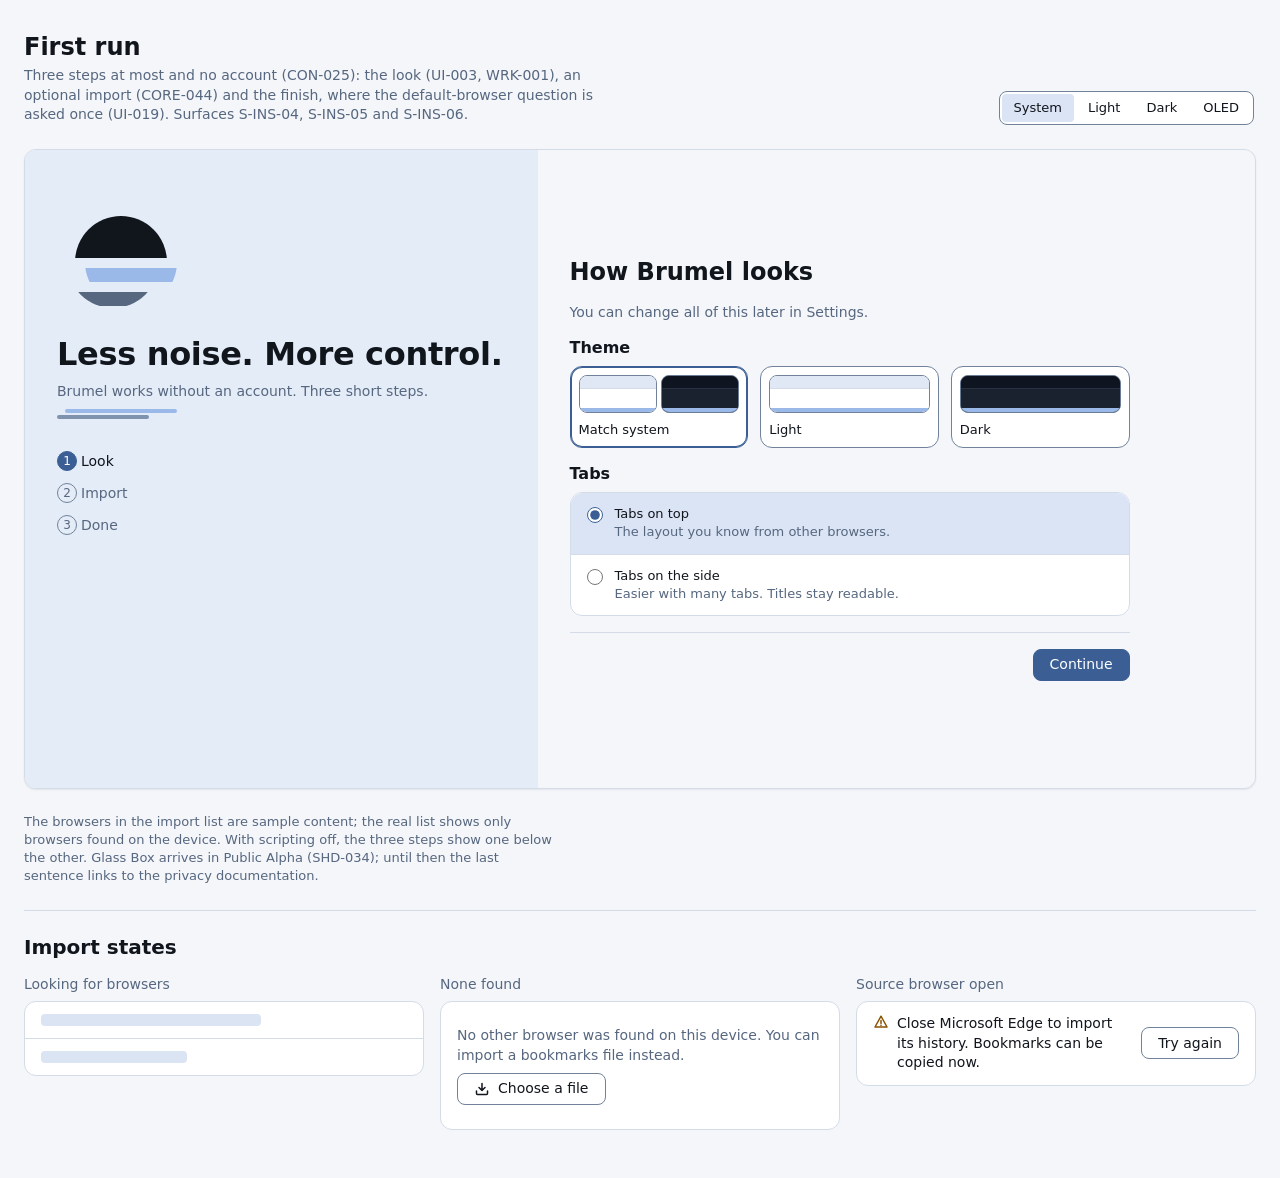
==== commit 9641ed8d: "docs(design): give the mockups more personality Make Mist visible: a mist-tinted frame, the two band" ====
--- a/docs/design/mockups/first-run.html
+++ b/docs/design/mockups/first-run.html
@@ -35,6 +35,7 @@
   <symbol id="i-import" viewBox="0 0 16 16"><path d="M8 2.5v7M5 6.5l3 3 3-3"/><path d="M2.5 10v2.5a1 1 0 0 0 1 1h9a1 1 0 0 0 1-1V10"/></symbol>
   <symbol id="i-person" viewBox="0 0 16 16"><circle cx="8" cy="5.5" r="2.5"/><path d="M3 13.5c.8-2.2 2.7-3.5 5-3.5s4.2 1.3 5 3.5"/></symbol>
   <symbol id="i-clock" viewBox="0 0 16 16"><circle cx="8" cy="8" r="5.5"/><path d="M8 5v3l2 1.5"/></symbol>
+  <symbol id="i-rest" viewBox="0 0 16 16"><path d="M12.5 10.2A5 5 0 0 1 5.8 3.5a5 5 0 1 0 6.7 6.7z"/></symbol>
   <symbol id="i-pin" viewBox="0 0 16 16"><path d="M6 2.5h4l-.5 4 2 2H4.5l2-2z"/><path d="M8 8.5v5"/></symbol>
 </svg>
 <!--/ICONS-->
@@ -54,23 +55,31 @@
 
   <div class="window window--page" role="group" aria-label="First run mockup">
     <div class="viewport firstrun">
+      <div class="firstrun__split">
+        <aside class="firstrun__brandpanel" aria-label="Brumel">
+          <div class="page-head">
+            <img class="logo-light" src="../../../assets/branding/logo/mark.svg" alt="" width="128" height="128"><img class="logo-dark" src="../../../assets/branding/logo/mark-dark.svg" alt="" width="128" height="128">
+            <h2>Less noise. More control.</h2>
+            <p class="muted">Brumel works without an account. Three short steps.</p>
+            <div class="haze-rule" aria-hidden="true"></div>
+          </div>
+          <ol class="steps" aria-label="Setup steps">
+            <li data-step-marker aria-current="step"><b>1</b>Look</li>
+            <li data-step-marker><b>2</b>Import</li>
+            <li data-step-marker><b>3</b>Done</li>
+          </ol>
+        </aside>
+        <div class="firstrun__main">
       <div class="firstrun__card">
-        <p class="firstrun__brand"><img class="logo-light" src="../../../assets/branding/logo/mark.svg" alt="" width="32" height="32"><img class="logo-dark" src="../../../assets/branding/logo/mark-dark.svg" alt="" width="32" height="32">Brumel</p>
-        <ol class="steps" aria-label="Setup steps">
-          <li data-step-marker aria-current="step"><b>1</b>Look</li>
-          <li data-step-marker><b>2</b>Import</li>
-          <li data-step-marker><b>3</b>Done</li>
-        </ol>
-
         <section class="step" data-step data-active aria-labelledby="s1">
           <h2 id="s1">How Brumel looks</h2>
           <p>You can change all of this later in Settings.</p>
           <div class="group">
             <h3 id="theme-l">Theme</h3>
-            <fieldset class="segmented" aria-labelledby="theme-l">
-              <label><input type="radio" name="fr-theme" value="system" checked>Match system</label>
-              <label><input type="radio" name="fr-theme" value="light">Light</label>
-              <label><input type="radio" name="fr-theme" value="dark">Dark</label>
+            <fieldset class="themes" aria-labelledby="theme-l">
+              <label class="theme-card"><input type="radio" name="fr-theme" value="system" checked><span class="swatch-pair" aria-hidden="true"><span class="swatch" data-theme="light"><i></i><i></i><i></i></span><span class="swatch" data-theme="dark"><i></i><i></i><i></i></span></span><span>Match system</span></label>
+              <label class="theme-card"><input type="radio" name="fr-theme" value="light"><span class="swatch" data-theme="light" aria-hidden="true"><i></i><i></i><i></i></span><span>Light</span></label>
+              <label class="theme-card"><input type="radio" name="fr-theme" value="dark"><span class="swatch" data-theme="dark" aria-hidden="true"><i></i><i></i><i></i></span><span>Dark</span></label>
             </fieldset>
           </div>
           <div class="group">
@@ -119,6 +128,8 @@
           </div>
         </section>
       </div>
+        </div>
+      </div>
     </div>
   </div>
 
--- a/docs/design/mockups/mockups.css
+++ b/docs/design/mockups/mockups.css
@@ -1,11 +1,14 @@
-/* Hallmark · shape: app screen · genre: modern-minimal · theme: brand (docs/design/DESIGN_SYSTEM.md) · redesign: restyle
+/* Hallmark · shape: app screen · genre: modern-minimal · theme: brand (docs/design/DESIGN_SYSTEM.md) · redesign: full
  * paper: oklch(97.3% 0.006 265) · accent: oklch(48.4% 0.097 258) light, oklch(78.0% 0.076 259) dark · display: system UI · body: system UI
  * nav: browser tab strip and toolbar; settings side nav · signature: tabs that show their real state (suspended, pinned, muted) · states: default, hover, focus, active, disabled, loading, empty, error
  * axes: light/grotesk-sans/cool · posture: restrained · contrast: pass · v2.0.0 */
-/* Hallmark · pre-emit critique: P4 H4 E4 S4 R5 V3 · weakest: V, a browser shell must look like a browser (UI-018); variety goes into honest state, not layout */
+/* Hallmark · pre-emit critique: P4 H4 E4 S4 R4 V4 · weakest: S on settings and vertical tabs, which stay familiar by rule (UI-018); the brand lives in the frame tint, the active-tab bands, the pills, the New Tab lockup and ledger, and the identity blocks */
 /* Hallmark · waive 24b · .tabstrip trailing 138px · reserves the Windows caption-button area of the tab strip, an OS metric rather than a spacing choice */
-/* Hallmark · waive 39b · button.shortcut is a 90px New Tab tile · the whole shortcut tile, monogram and name, is the hit target as on every browser New Tab page */
-/* Hallmark · finish-review: subagent · fix · 8 findings · 8 resolved after one scoring round (5 resolved, 3 partial, then fixed and checked in recaptures) · gap: none */
+/* Hallmark · waive 39b · button.shortcut is a 92px New Tab tile and .pill is 28px · the shortcut tile is its own hit target, and each toolbar pill extends its hit area to 44px with ::before inside a 40px toolbar */
+/* Hallmark · waive 71 · h3 Theme in first-run.html and the state-sheet h3s · the space under Theme holds colour swatches with no text, and a state-sheet h3 labels the specimen below it */
+/* Hallmark · dismissed F7 · .omnibox and .ntp__search are text fields, .tab-group is a tab-strip control and .avatar is a round profile image, so the pill radius marks controls */
+/* Hallmark · reworded "Clean Web button" to "Toolbar pills" · the state sheet now shows the Clean Web pill and the new resting pill */
+/* Hallmark · finish-review: subagent · fix · 7 findings · 7 resolved (ghost mark removed, previews framed, sample badge, rule kept to brand moments, steps under the head, stamp updated, head is the slogan) · weakest left: vertical tabs and settings stay familiar by rule */
 /* Hallmark · dismissed F5 · .shortcut__icon is the monogram Chromium draws for a site without a favicon, standing in for the site's own icon */
 /* SPDX-License-Identifier: MPL-2.0 */
 
@@ -383,3 +386,128 @@
 /* Finish-review fixes: option titles in ink; the group chip is a raised tile on the strip */
 .choice strong { color: var(--brumel-color-ink); }
 .tab-group { background: var(--brumel-color-raised); box-shadow: inset 0 0 0 1px var(--brumel-color-divider); }
+
+/* ==========================================================================
+   Round 2: Haze personality. Mist becomes visible: a tinted frame, the two
+   bands of the mark on the active tab, pill controls that say what Brumel is
+   doing, and brand fields on the New Tab page, first run and About.
+   ========================================================================== */
+
+/* The Haze rule: the mark's two offset bands, the brand's one ornament */
+.haze-rule { display: grid; gap: var(--brumel-space-1); width: 112px; }
+.haze-rule::before, .haze-rule::after { content: ""; display: block; height: 4px; border-radius: var(--brumel-radius-full); }
+.haze-rule::before { background: var(--brumel-color-band-1); width: 100%; transform: translateX(8px); }
+.haze-rule::after { background: var(--brumel-color-band-2); width: 82%; }
+
+/* Tabs: rounder, and the active tab carries the bands */
+.tab { border-radius: 10px 10px 0 0; }
+.tab[aria-selected="true"]::after { content: ""; position: absolute; inset-inline: var(--brumel-space-4); inset-block-start: 0; height: 3px; border-radius: 0 0 var(--brumel-radius-sm) var(--brumel-radius-sm); background: var(--brumel-color-band-1); }
+.tab[aria-selected="true"]::before { content: ""; position: absolute; inset-inline: var(--brumel-space-6) var(--brumel-space-5); inset-block-start: 5px; height: 2px; border-radius: var(--brumel-radius-full); background: var(--brumel-color-band-2); }
+.tab--pinned[aria-selected="true"]::before, .tab--pinned[aria-selected="true"]::after { inset-inline: var(--brumel-space-3); }
+.tab--grouped { box-shadow: inset 0 -2px 0 var(--brumel-color-band-2); }
+
+/* Vertical tabs: the active row carries the band on its leading edge */
+.vtabs .tab[aria-selected="true"] { box-shadow: none; border-radius: var(--brumel-radius-md); }
+.vtabs .tab[aria-selected="true"]::after { inset: var(--brumel-space-2) auto var(--brumel-space-2) 0; width: 3px; height: auto; border-radius: var(--brumel-radius-full); }
+.vtabs .tab[aria-selected="true"]::before { display: none; }
+.vtabs .tab--grouped { box-shadow: inset 2px 0 0 var(--brumel-color-band-2); }
+
+/* Toolbar: a pill omnibox, and pills that report what Brumel did on this page */
+.omnibox { border-radius: var(--brumel-radius-full); padding-inline-start: var(--brumel-space-3); }
+.pill { display: inline-flex; align-items: center; gap: var(--brumel-space-2); height: 28px; padding-inline: var(--brumel-space-3) var(--brumel-space-4); border: 1px solid transparent; border-radius: var(--brumel-radius-full); background: transparent; color: var(--brumel-color-ink-muted); font-size: var(--brumel-text-sm); white-space: nowrap; cursor: pointer; flex-shrink: 0; position: relative; transition: background-color var(--brumel-motion-quick) var(--brumel-motion-ease), transform var(--brumel-motion-quick) var(--brumel-motion-ease); }
+.pill::before { content: ""; position: absolute; inset: -8px -2px; }
+.pill:hover { background: var(--brumel-color-hover); color: var(--brumel-color-ink); }
+.pill:active { transform: translateY(1px); }
+.pill:disabled { opacity: 0.55; cursor: not-allowed; transform: none; }
+.pill[aria-expanded="true"] { border-color: var(--brumel-color-accent); }
+.pill--on { background: var(--brumel-color-selected); color: var(--brumel-color-accent); font-weight: var(--brumel-weight-medium); }
+.pill--on:hover { background: var(--brumel-color-selected); border-color: var(--brumel-color-accent); color: var(--brumel-color-accent); }
+.pill--off { border-color: var(--brumel-color-control-border); }
+
+/* New Tab page: the brand field, the mark at size, and today's ledger */
+.ntp { background: var(--brumel-color-brand-field); justify-items: start; align-content: center; gap: var(--brumel-space-7); padding: var(--brumel-space-8) clamp(24px, 8%, 120px); }
+.ntp__id { display: grid; gap: var(--brumel-space-4); }
+.ntp__id img { width: 232px; height: auto; }
+.ntp__search { max-width: 640px; height: 52px; border-radius: var(--brumel-radius-full); padding-inline: var(--brumel-space-6); box-shadow: var(--brumel-shadow-raised); }
+.shortcuts { grid-template-columns: repeat(5, minmax(0, 104px)); }
+.shortcut { background: var(--brumel-color-raised); border: 1px solid var(--brumel-color-divider); }
+.shortcut:hover { background: var(--brumel-color-raised); border-color: var(--brumel-color-accent); }
+button.shortcut.shortcut--add { background: transparent; border: 1px dashed var(--brumel-color-control-border); }
+.ledger { width: 100%; max-width: 880px; display: grid; gap: var(--brumel-space-4); padding-block-start: var(--brumel-space-5); border-block-start: 1px solid var(--brumel-color-divider); }
+.ledger__head { display: flex; justify-content: space-between; align-items: center; gap: var(--brumel-space-4); }
+.ledger__head h2 { font-size: var(--brumel-text-md); font-weight: var(--brumel-weight-medium); color: var(--brumel-color-ink); }
+.ledger dl { display: grid; grid-template-columns: repeat(3, minmax(0, 1fr)); margin: 0; }
+.ledger dl > div { display: flex; flex-direction: column; gap: var(--brumel-space-2); padding-inline: var(--brumel-space-5); border-inline-start: 1px solid var(--brumel-color-divider); }
+.ledger dl > div:first-child { padding-inline-start: 0; border-inline-start: 0; }
+.ledger dd { margin: 0; }
+.ledger .ledger__figure { order: -1; font-size: var(--brumel-text-3xl); font-weight: var(--brumel-weight-strong); line-height: 1.1; letter-spacing: -0.01em; font-variant-numeric: tabular-nums; color: var(--brumel-color-ink); }
+.ledger dt { font-size: var(--brumel-text-sm); color: var(--brumel-color-ink-muted); max-width: 28ch; }
+.ledger a { font-size: var(--brumel-text-sm); }
+.ntp__corner { inset-block-start: var(--brumel-space-5); inset-block-end: auto; }
+
+/* Page titles on internal pages carry the Haze rule */
+.page-head { display: grid; gap: var(--brumel-space-3); }
+.page-title { font-size: var(--brumel-text-3xl); letter-spacing: -0.01em; line-height: 1.15; }
+.navlink[aria-current="page"] { position: relative; }
+.navlink[aria-current="page"]::before { content: ""; position: absolute; inset-block: var(--brumel-space-3); inset-inline-start: 0; width: 3px; border-radius: var(--brumel-radius-full); background: var(--brumel-color-band-1); }
+
+/* Identity block: About opens on the brand field */
+.identity { display: grid; grid-template-columns: auto minmax(0, 1fr); align-items: center; gap: var(--brumel-space-6); padding: var(--brumel-space-7); border-radius: var(--brumel-radius-lg); background: var(--brumel-color-brand-field); }
+.identity img { width: 96px; height: 96px; }
+.identity h2 { font-size: var(--brumel-text-3xl); letter-spacing: -0.01em; }
+.identity p { color: var(--brumel-color-ink-muted); }
+.slogan { color: var(--brumel-color-accent); font-size: var(--brumel-text-lg); font-weight: var(--brumel-weight-medium); }
+.identity .slogan { color: var(--brumel-color-accent); }
+
+/* First run: a brand panel beside the steps */
+.firstrun { padding: 0; place-items: stretch; }
+.firstrun__split { display: grid; grid-template-columns: minmax(0, 5fr) minmax(0, 7fr); min-height: 100%; }
+.firstrun__brandpanel { display: grid; align-content: space-between; gap: var(--brumel-space-7); padding: var(--brumel-space-8) var(--brumel-space-7); background: var(--brumel-color-brand-field); }
+.firstrun__brandpanel img { width: 128px; height: 128px; }
+.firstrun__brandpanel h2 { font-size: var(--brumel-text-3xl); letter-spacing: -0.01em; }
+.firstrun__brandpanel .steps { flex-direction: column; gap: var(--brumel-space-4); font-size: var(--brumel-text-md); }
+.firstrun__main { display: grid; align-content: center; padding: var(--brumel-space-8) var(--brumel-space-7); }
+.firstrun__main .firstrun__card { max-width: 560px; }
+.themes { display: grid; grid-template-columns: repeat(3, minmax(0, 1fr)); gap: var(--brumel-space-4); margin: 0; padding: 0; border: 0; min-inline-size: 0; }
+.theme-card { display: grid; gap: var(--brumel-space-3); padding: var(--brumel-space-3); border: 1px solid var(--brumel-color-control-border); border-radius: var(--brumel-radius-lg); background: var(--brumel-color-raised); color: var(--brumel-color-ink); cursor: pointer; position: relative; transition: border-color var(--brumel-motion-quick) var(--brumel-motion-ease); }
+.theme-card:hover { border-color: var(--brumel-color-ink); }
+.theme-card:active { transform: translateY(1px); }
+.theme-card:has(input:checked) { border-color: var(--brumel-color-accent); box-shadow: inset 0 0 0 1px var(--brumel-color-accent); }
+.theme-card:has(input:focus-visible) { outline: 2px solid var(--brumel-color-focus); outline-offset: 2px; }
+.theme-card input { position: absolute; opacity: 0; width: 1px; height: 1px; }
+.theme-card > span { font-size: var(--brumel-text-sm); font-weight: var(--brumel-weight-medium); }
+/* A swatch scopes a theme with data-theme and paints that theme's frame and toolbar */
+.swatch { display: grid; grid-template-rows: 12px 20px; border-radius: var(--brumel-radius-md); overflow: hidden; border: 1px solid var(--brumel-color-divider); }
+.swatch i { display: block; }
+.swatch i:first-child { background: var(--brumel-color-frame); }
+.swatch i:last-child { background: var(--brumel-color-toolbar); }
+.swatch--system { grid-template-columns: 1fr 1fr; grid-template-rows: 32px; border: 0; gap: 0; }
+.swatch--system > .swatch { border-radius: 0; border: 0; }
+
+@media (max-width: 60rem) {
+  .firstrun__split { grid-template-columns: minmax(0, 1fr); }
+  .firstrun__brandpanel { padding: var(--brumel-space-6); gap: var(--brumel-space-5); }
+  .firstrun__brandpanel img { width: 64px; height: 64px; }
+  .firstrun__brandpanel .steps { flex-direction: row; }
+  .firstrun__main { padding: var(--brumel-space-6); }
+  .ledger dl { grid-template-columns: minmax(0, 1fr); gap: var(--brumel-space-4); }
+  .ledger dl > div { padding-inline: 0; border-inline-start: 0; }
+  .identity { grid-template-columns: minmax(0, 1fr); padding: var(--brumel-space-6); }
+  .shortcuts { grid-template-columns: repeat(3, minmax(0, 104px)); }
+  .pill__word { display: none; }
+  .ntp__id img { width: 168px; }
+}
+@media (forced-colors: active) {
+  .tab[aria-selected="true"]::before, .tab[aria-selected="true"]::after, .navlink[aria-current="page"]::before { background: Highlight; }
+  .pill--on { border-color: Highlight; }
+}
+.table code.mono { font-size: var(--brumel-text-sm); }
+
+
+/* Review round 2: steps sit under the brand head; theme previews keep their own edge */
+.firstrun__brandpanel { align-content: start; }
+.swatch { grid-template-rows: 12px 20px 4px; border: 1px solid var(--brumel-color-control-border); background: var(--brumel-color-toolbar); }
+.swatch i:nth-child(2) { background: var(--brumel-color-toolbar); border-block-start: 1px solid var(--brumel-color-divider); }
+.swatch i:nth-child(3) { background: var(--brumel-color-band-1); }
+.swatch-pair { display: grid; grid-template-columns: 1fr 1fr; gap: var(--brumel-space-2); }
+.ledger__head h2 { display: flex; align-items: center; gap: var(--brumel-space-3); flex-wrap: wrap; }
